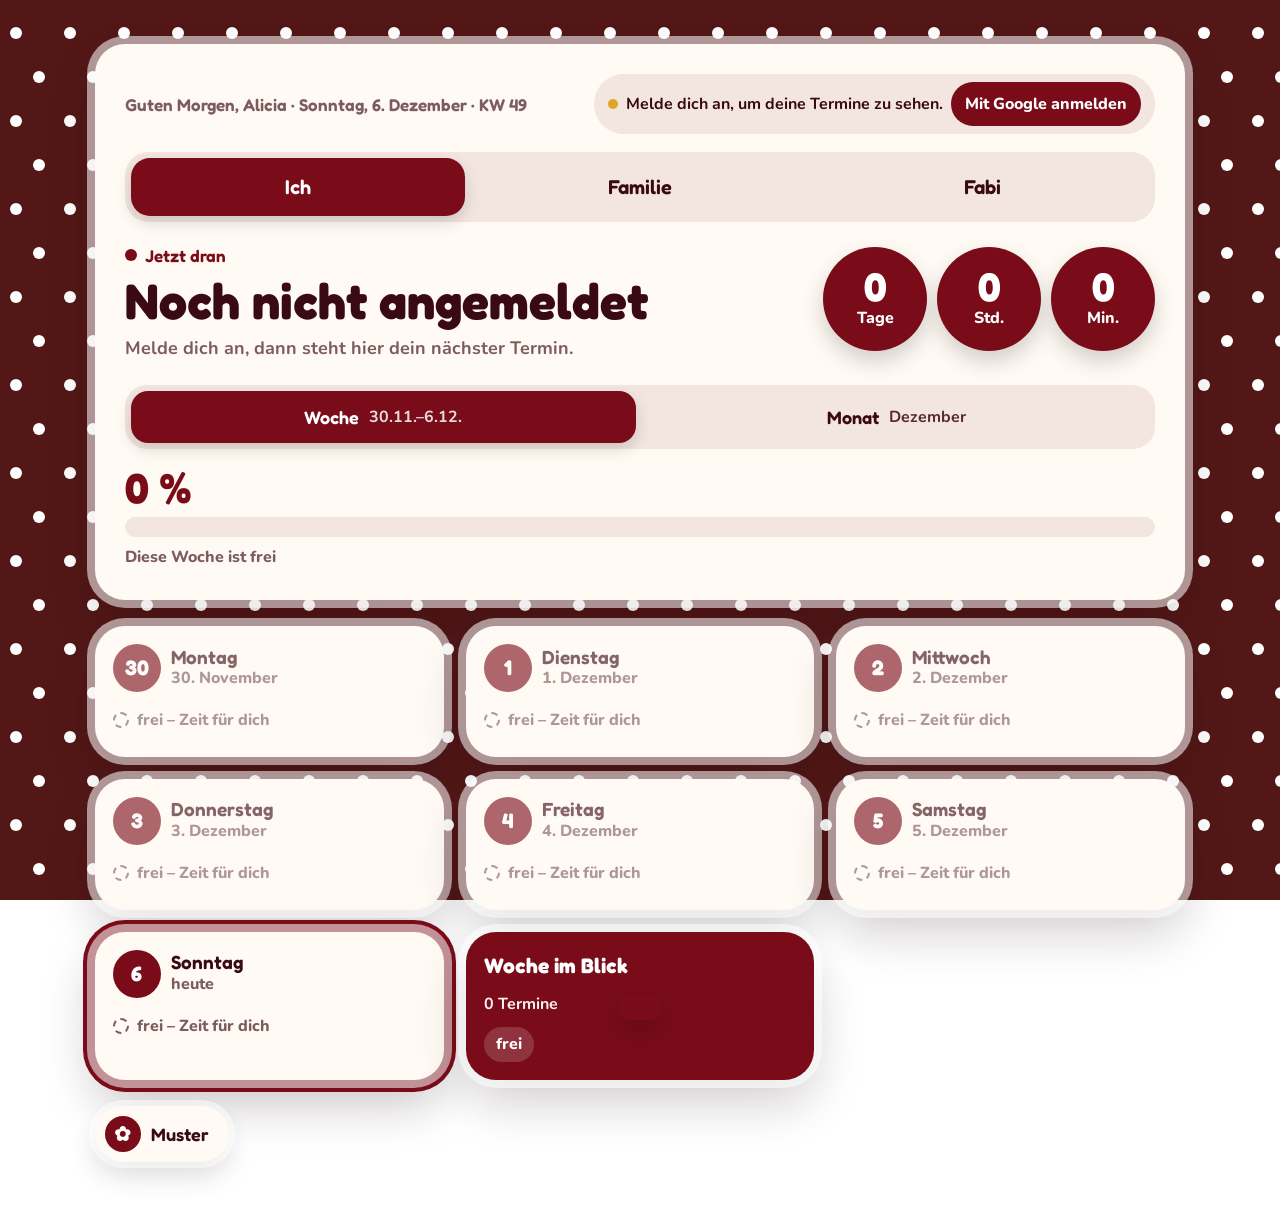
==== index.html @ 04b3bf00 "Termin-App v2: Reiter, Google-Kalender, Kategorien, Muster mit 4-Wochen-Wechsel Co-Authored-By: Clau" ====
<!DOCTYPE html>
<html lang="de">
<head>
<meta charset="utf-8">
<meta name="viewport" content="width=device-width, initial-scale=1, viewport-fit=cover">
<title>Meine Termine</title>
<link rel="preconnect" href="https://fonts.googleapis.com">
<link href="https://fonts.googleapis.com/css2?family=Fredoka:wght@400;500;600;700&family=Nunito:wght@400;600;700;800&display=swap" rel="stylesheet">
<link rel="stylesheet" href="styles.css">
<link rel="manifest" href="manifest.webmanifest">
<link rel="icon" href="icon.svg" type="image/svg+xml">
<link rel="apple-touch-icon" href="icon-192.png">
<meta name="theme-color" content="#7a0c1a">
<meta name="apple-mobile-web-app-capable" content="yes">
<meta name="apple-mobile-web-app-title" content="Termine">
</head>
<body>
<div id="bg"></div><div id="tint"></div>
<main class="wrap">
  <section class="card" aria-label="Jetzt dran">
    <div class="top">
      <div class="hello" id="hello">Hallo</div>
      <div class="pill" id="status"><i></i><span>Lade …</span></div>
    </div>
    <div class="tabs" id="tabs" role="tablist" aria-label="Reiter"></div>
    <div class="now">
      <div>
        <div class="now-label" id="nowLabel"><i></i>Jetzt dran</div>
        <h1 id="nowTitle">Einen Moment …</h1>
        <div class="now-meta" id="nowMeta"></div>
      </div>
      <div>
        <div class="cd" aria-live="polite"><div><b id="cdD">–</b><span>Tage</span></div><div><b id="cdH">–</b><span>Std.</span></div><div><b id="cdM">–</b><span>Min.</span></div></div>
        <div class="cd-note" id="cdNote"></div>
      </div>
    </div>
    <div class="switch" role="group" aria-label="Ansicht">
      <button type="button" data-v="woche" aria-pressed="true">Woche <small id="swW"></small></button>
      <button type="button" data-v="monat" aria-pressed="false">Monat <small id="swM"></small></button>
    </div>
    <div class="prog">
      <div class="pct" id="pct">0 %</div>
      <div class="bar"><div class="fill" id="fill"></div></div>
      <div class="stat"><span id="statL"></span><span id="statR"></span></div>
    </div>
  </section>

  <div id="view"></div>

  <div class="actions">
    <button type="button" class="act" id="calOpen" aria-expanded="false" hidden><i>▦</i>Kalender zuordnen</button>
    <button type="button" class="act" id="patOpen" aria-expanded="false"><i>✿</i>Muster</button>
  </div>
  <section class="card" id="pQ" hidden>
    <h2>Welche Kategorie?</h2>
    <p class="sub" id="qTitle"></p>
    <div class="qcats" id="qCats"></div>
    <div id="qAsk" hidden>
      <p class="sub" id="qAskTxt"></p>
      <div class="row"><button class="btn" id="qYes" type="button">Ja, immer</button><button class="btn ghost" id="qNo" type="button">Nur dieser Termin</button></div>
    </div>
  </section>
  <section class="card" id="pCal" hidden>
    <h2>Kalender zuordnen</h2>
    <p class="sub" id="calSub">Wähle einmal, welcher Google-Kalender zu welchem Reiter gehört. Das gilt danach auf allen deinen Geräten.</p>
    <div class="calrows" id="calRows"></div>
    <div class="row" style="margin-top:14px"><button class="btn" id="calSave" type="button">Speichern</button></div>
    <div class="msg" id="calMsg"></div>
  </section>
  <section class="card" id="pPattern" hidden>
    <h2>Muster</h2>
    <p class="sub" id="patSub"></p>
    <div class="cat-grid" id="catGrid"></div>
    <div class="row" style="margin-top:14px"><button class="btn ghost" id="patReset" type="button">Zurück zum aktuellen Muster</button></div>
  </section>
</main>
<div class="toast" id="toast" role="status"></div>

<script src="config.js"></script>
<script src="https://accounts.google.com/gsi/client" async defer></script>
<script src="google.js"></script>
<script src="kategorien.js"></script>
<script src="app.js"></script>
</body>
</html>
---- styles.css ----
/* Termin-App v2 – Design nach referenz/artefakt-design.html
   Muster nur im Hintergrund, Inhalte auf ruhigen Karten. Schrift mind. 16 px, Tippflächen mind. 44 px. */
:root{color-scheme:light;--card:#fffaf3;--ink:#3a0a12;--accent:#7a0c1a;--accent-ink:#fff;--ring:rgba(255,255,255,.55);
--soft:color-mix(in srgb,var(--ink) 66%,var(--card));--line:color-mix(in srgb,var(--accent) 16%,var(--card));--pale:color-mix(in srgb,var(--accent) 9%,var(--card));
--c-ferien:#5f8f6a;--c-arbeit:#1f8582;--c-content:#e2622f;--c-familie:#c98a0c;--c-fabian:#7351b0;--c-persoenlich:#d23f5d}
*{box-sizing:border-box;min-width:0}
html,body{margin:0}
body{color:var(--ink);font:16px/1.55 Nunito,system-ui,sans-serif;overflow-x:clip;min-height:100vh;padding:env(safe-area-inset-top) env(safe-area-inset-right) env(safe-area-inset-bottom) env(safe-area-inset-left)}
#bg{position:fixed;inset:0;z-index:-3;background:var(--pattern,#f3e6d6);transition:background .5s}
#tint{position:fixed;inset:0;z-index:-2;pointer-events:none;background:var(--tint,transparent);mix-blend-mode:var(--blend,normal);opacity:var(--tintop,0)}
h1,h2,h3,h4{font-family:Fredoka,Nunito,sans-serif;margin:0}
button,input,select,textarea{font:inherit;color:inherit}
button{cursor:pointer}
:focus-visible{outline:3px solid var(--accent);outline-offset:3px}
.wrap{max-width:1180px;margin:0 auto;padding:clamp(18px,4vw,44px) max(3.5vw,14px) 60px;display:grid;gap:clamp(18px,2.6vw,26px)}
.card{background:var(--card);border-radius:30px;padding:clamp(18px,3vw,30px);box-shadow:0 0 0 8px var(--ring),0 22px 50px rgba(30,0,10,.2)}
[hidden]{display:none!important}

/* Kopfkarte */
.top{display:flex;flex-wrap:wrap;justify-content:space-between;gap:10px 16px;align-items:center}
.hello{font:600 17px Fredoka,sans-serif;color:var(--soft)}
.pill{display:inline-flex;align-items:center;gap:8px;background:var(--pale);border-radius:99px;padding:8px 14px;font-size:16px;font-weight:700;min-height:44px}
.pill>i{width:10px;height:10px;border-radius:50%;background:#e0a526;flex:none}
.pill.live>i{background:#2fb67a}
.pill button{background:var(--accent);color:var(--accent-ink);border:0;border-radius:99px;padding:6px 14px;font-weight:800;min-height:44px}

/* Reiter */
.tabs{display:grid;grid-template-columns:repeat(auto-fit,minmax(0,1fr));gap:8px;background:var(--pale);border-radius:24px;padding:6px;margin-top:18px}
.tabs button{border:0;background:transparent;border-radius:19px;padding:12px 8px;font:600 20px Fredoka,sans-serif;min-height:58px;display:flex;align-items:center;justify-content:center;gap:8px}
.tabs button[aria-selected=true]{background:var(--accent);color:var(--accent-ink);box-shadow:0 6px 16px rgba(0,0,0,.15)}

/* Jetzt dran */
.now{display:grid;grid-template-columns:minmax(0,1.15fr) auto;gap:22px;align-items:center;margin-top:22px}
.now-label{display:inline-flex;align-items:center;gap:8px;font:600 17px Fredoka,sans-serif;color:var(--cc,var(--accent))}
.now-label i{width:12px;height:12px;border-radius:50%;background:var(--cc,var(--accent))}
.now h1{font-size:clamp(30px,5vw,50px);line-height:1.05;margin:6px 0 8px;text-wrap:balance;overflow-wrap:anywhere}
.now-meta{font-size:18px;color:var(--soft);font-weight:700}
.cd{display:flex;gap:10px}
.cd div{width:clamp(78px,9.5vw,104px);aspect-ratio:1;border-radius:50%;background:var(--accent);color:var(--accent-ink);display:grid;place-content:center;text-align:center;box-shadow:0 10px 22px rgba(0,0,0,.18)}
.cd b{font:700 clamp(28px,3.8vw,40px)/1 Fredoka,sans-serif}.cd span{font-size:16px;font-weight:800}
.cd-note{font-size:17px;color:var(--ink);font-weight:800;margin-top:10px;text-align:center}

/* Ansicht und Fortschritt */
.switch{display:grid;grid-template-columns:1fr 1fr;gap:8px;background:var(--pale);border-radius:22px;padding:6px;margin-top:22px}
.switch button{border:0;background:transparent;border-radius:17px;padding:10px;font:600 18px Fredoka,sans-serif;min-height:52px;display:flex;align-items:center;justify-content:center;gap:10px}
.switch button[aria-pressed=true]{background:var(--accent);color:var(--accent-ink);box-shadow:0 6px 16px rgba(0,0,0,.15)}
.switch small{font:700 16px Nunito,sans-serif;opacity:.85}
.prog{margin-top:18px}
.pct{font:700 clamp(30px,5vw,42px)/1 Fredoka,sans-serif;color:var(--accent);margin-bottom:8px}
.bar{height:20px;border-radius:99px;background:var(--pale);overflow:hidden}
.fill{height:100%;width:0;border-radius:99px;background:var(--accent) radial-gradient(circle,rgba(255,255,255,.35) 3px,transparent 4px) 0 0/16px 20px;transition:width .5s cubic-bezier(.3,1.4,.5,1)}
.stat{display:flex;justify-content:space-between;flex-wrap:wrap;gap:6px;margin-top:8px;font-weight:800;font-size:16px;color:var(--soft)}
.stat b{color:var(--accent)}

/* Woche */
.week{display:grid;grid-template-columns:repeat(auto-fill,minmax(260px,1fr));gap:clamp(16px,2vw,22px)}
.day{display:flex;flex-direction:column;gap:10px;padding:18px;animation:pop .45s backwards}
@keyframes pop{from{opacity:0;transform:translateY(12px)}}
.day.past>*{opacity:.62}
.day.today{box-shadow:0 0 0 8px var(--ring),0 0 0 12px var(--accent),0 22px 50px rgba(30,0,10,.25)}
.dh{display:flex;align-items:center;gap:10px}
.dn{width:48px;height:48px;flex:none;border-radius:50%;background:var(--accent);color:var(--accent-ink);display:grid;place-items:center;font:700 21px Fredoka,sans-serif}
.dw{font:600 19px Fredoka,sans-serif;line-height:1.1}.dw small{display:block;font:800 16px Nunito,sans-serif;color:var(--soft)}
.dots{margin-left:auto;display:flex;gap:4px;flex-wrap:wrap;justify-content:flex-end;max-width:70px}
.dots i{width:10px;height:10px;border-radius:50%;border:2px solid var(--accent)}
.dots i.on{background:var(--accent)}
.items{list-style:none;margin:0;padding:0;display:grid}
.items li{border-bottom:2px dotted var(--line)}
.items li:last-child{border:0}
.it{display:flex;gap:12px;align-items:flex-start;padding:9px 2px;min-height:48px;cursor:pointer;border-radius:12px}
.it:hover{background:var(--pale)}
.it input{appearance:none;-webkit-appearance:none;flex:none;width:30px;height:30px;margin:1px 0 0;border-radius:50%;border:3px solid var(--cc);background:var(--card);cursor:pointer;position:relative;transition:background .2s,transform .2s}
.it input:checked{background:var(--cc);transform:scale(1.06)}
.it input:checked::after{content:"";position:absolute;left:8px;top:3px;width:7px;height:13px;border:solid #fff;border-width:0 3px 3px 0;transform:rotate(45deg)}
.it-t{font-weight:700;line-height:1.3;overflow-wrap:anywhere}
.it-m{display:block;font-size:16px;font-weight:800;color:var(--cc)}
.star{color:var(--cc);margin-left:4px}
.it input:checked~span .it-t{text-decoration:line-through;color:var(--soft)}
.more{border:0;background:var(--pale);border-radius:99px;padding:8px 16px;font-weight:800;font-size:16px;align-self:flex-start;min-height:44px}
.free{color:var(--soft);font-weight:800;font-size:16px;display:flex;align-items:center;gap:8px;padding:6px 0}
.free::before{content:"";width:12px;height:12px;border-radius:50%;border:2px dashed var(--soft)}
.alldone{background:var(--accent);color:var(--accent-ink);border-radius:14px;padding:8px 12px;font:600 16px Fredoka,sans-serif;text-align:center}
.sumcard{background:var(--accent);color:var(--accent-ink)}
.sumcard h3{font-size:21px}
.sumcard p{margin:0;font-weight:700;opacity:.95}
.sumcard .cnt{display:flex;flex-wrap:wrap;gap:6px}
.sumcard .cnt span{display:inline-flex;align-items:center;gap:6px;background:rgba(255,255,255,.16);border-radius:99px;padding:5px 12px;font-size:16px;font-weight:800}
.sumcard .cnt i{width:10px;height:10px;border-radius:50%;background:var(--cc);box-shadow:0 0 0 2px #fff}

/* Monat */
.mtop{display:flex;justify-content:space-between;align-items:center;gap:10px;flex-wrap:wrap;margin-bottom:14px}
.mtop h2{font-size:clamp(24px,3.4vw,32px)}
.nav{display:flex;gap:6px}
.nav button{border:2px solid var(--line);background:var(--card);border-radius:99px;min-width:48px;min-height:48px;font-weight:800;padding:0 14px}
.mh,.mg{display:grid;grid-template-columns:repeat(7,minmax(0,1fr));gap:6px}
.mh div{text-align:center;font-weight:800;font-size:16px;color:var(--soft)}
.md{border:0;background:var(--pale);border-radius:16px;min-height:92px;padding:8px;text-align:left;display:flex;flex-direction:column;gap:4px}
.md.out{opacity:.4}.md.today{box-shadow:inset 0 0 0 3px var(--accent)}.md.sel{background:var(--accent);color:var(--accent-ink)}
.md b{font:600 18px Fredoka,sans-serif}
.md .mt{font-size:16px;font-weight:700;line-height:1.25;overflow:hidden;display:-webkit-box;-webkit-line-clamp:2;-webkit-box-orient:vertical}
.md .md-dots{display:flex;gap:3px;flex-wrap:wrap;margin-top:auto}
.md .md-dots i{width:10px;height:10px;border-radius:50%;background:var(--cc);box-shadow:0 0 0 2px var(--card)}
.mhint{margin:12px 0 0;color:var(--soft);font-weight:700}
.mdetail{margin-top:18px}

/* Muster-Panel */
.actions{display:flex;flex-wrap:wrap;gap:10px}
.act{display:inline-flex;align-items:center;gap:10px;border:0;background:var(--card);border-radius:99px;padding:10px 20px 10px 10px;font:600 18px Fredoka,sans-serif;min-height:56px;box-shadow:0 0 0 6px var(--ring),0 12px 28px rgba(30,0,10,.16)}
.act i{width:36px;height:36px;border-radius:50%;background:var(--accent);color:var(--accent-ink);display:grid;place-items:center;font-style:normal;font-size:20px;line-height:1}
.act[aria-expanded=true]{background:var(--accent);color:var(--accent-ink)}.act[aria-expanded=true] i{background:var(--accent-ink);color:var(--accent)}
.card h2{font-size:24px;margin-bottom:4px}
.sub{color:var(--soft);font-weight:600;margin:0 0 14px}
.row{display:flex;gap:10px;flex-wrap:wrap}
.btn{background:var(--accent);color:var(--accent-ink);border:0;border-radius:16px;padding:12px 20px;font-weight:800;min-height:52px}
.btn.ghost{background:transparent;color:var(--accent);border:2px solid var(--line)}
.cat-grid{display:grid;gap:14px}
.crow{display:grid;grid-template-columns:150px repeat(3,minmax(0,1fr));gap:10px;align-items:center}
.crow h3{font-size:18px}
.sw{border:3px solid transparent;border-radius:18px;height:74px;min-height:44px;background:var(--swb);position:relative;box-shadow:0 6px 14px rgba(0,0,0,.12);overflow:hidden;filter:var(--swf,none)}
.sw span{position:absolute;left:6px;bottom:6px;background:rgba(255,255,255,.9);color:#222;border-radius:99px;padding:2px 9px;font-size:16px;font-weight:800}
.sw.sel{border-color:var(--accent);box-shadow:0 0 0 3px var(--card),0 0 0 6px var(--accent)}
.sw.cur::after{content:"aktuell";position:absolute;right:6px;top:6px;background:var(--accent);color:var(--accent-ink);border-radius:99px;padding:1px 8px;font-size:16px;font-weight:800}
.q{margin-left:auto;flex:none;width:44px;height:44px;border-radius:50%;border:3px solid var(--cc);background:var(--card);color:var(--cc);font:700 20px Fredoka,sans-serif}
.qcats{display:flex;flex-wrap:wrap;gap:10px}
.qc{background:var(--cc)}
.calrows{display:grid;gap:12px}
.calrow{display:grid;gap:6px;font:600 18px Fredoka,sans-serif}
.calrow select{border:2px solid var(--line);background:var(--pale);border-radius:14px;padding:10px 12px;font:700 16px Nunito,sans-serif;min-height:48px;color:var(--ink)}
.msg{margin-top:10px;font-weight:800}.msg.ok{color:#1f8582}.msg.err{color:#c0182f}
.toast{position:fixed;left:50%;bottom:calc(20px + env(safe-area-inset-bottom));transform:translateX(-50%) translateY(140px);background:var(--accent);color:var(--accent-ink);padding:12px 22px;border-radius:99px;font-weight:800;transition:transform .3s;z-index:9;max-width:92vw;box-shadow:0 10px 30px rgba(0,0,0,.25)}
.toast.on{transform:translateX(-50%) translateY(0)}

@media(max-width:760px){.now{grid-template-columns:1fr}.cd-note{text-align:left}
.md{min-height:60px;padding:5px;border-radius:12px}.md .mt{display:none}.md b{font-size:16px}.md .md-dots i{width:8px;height:8px}
.crow{grid-template-columns:repeat(3,minmax(0,1fr))}.crow h3{grid-column:1/-1}.sw span{font-size:16px;padding:1px 6px}.sw.cur::after{display:none}}
@media(max-width:520px){.switch small{display:none}.tabs button{font-size:18px}}
@media(prefers-reduced-motion:reduce){*{transition:none!important;animation:none!important}}
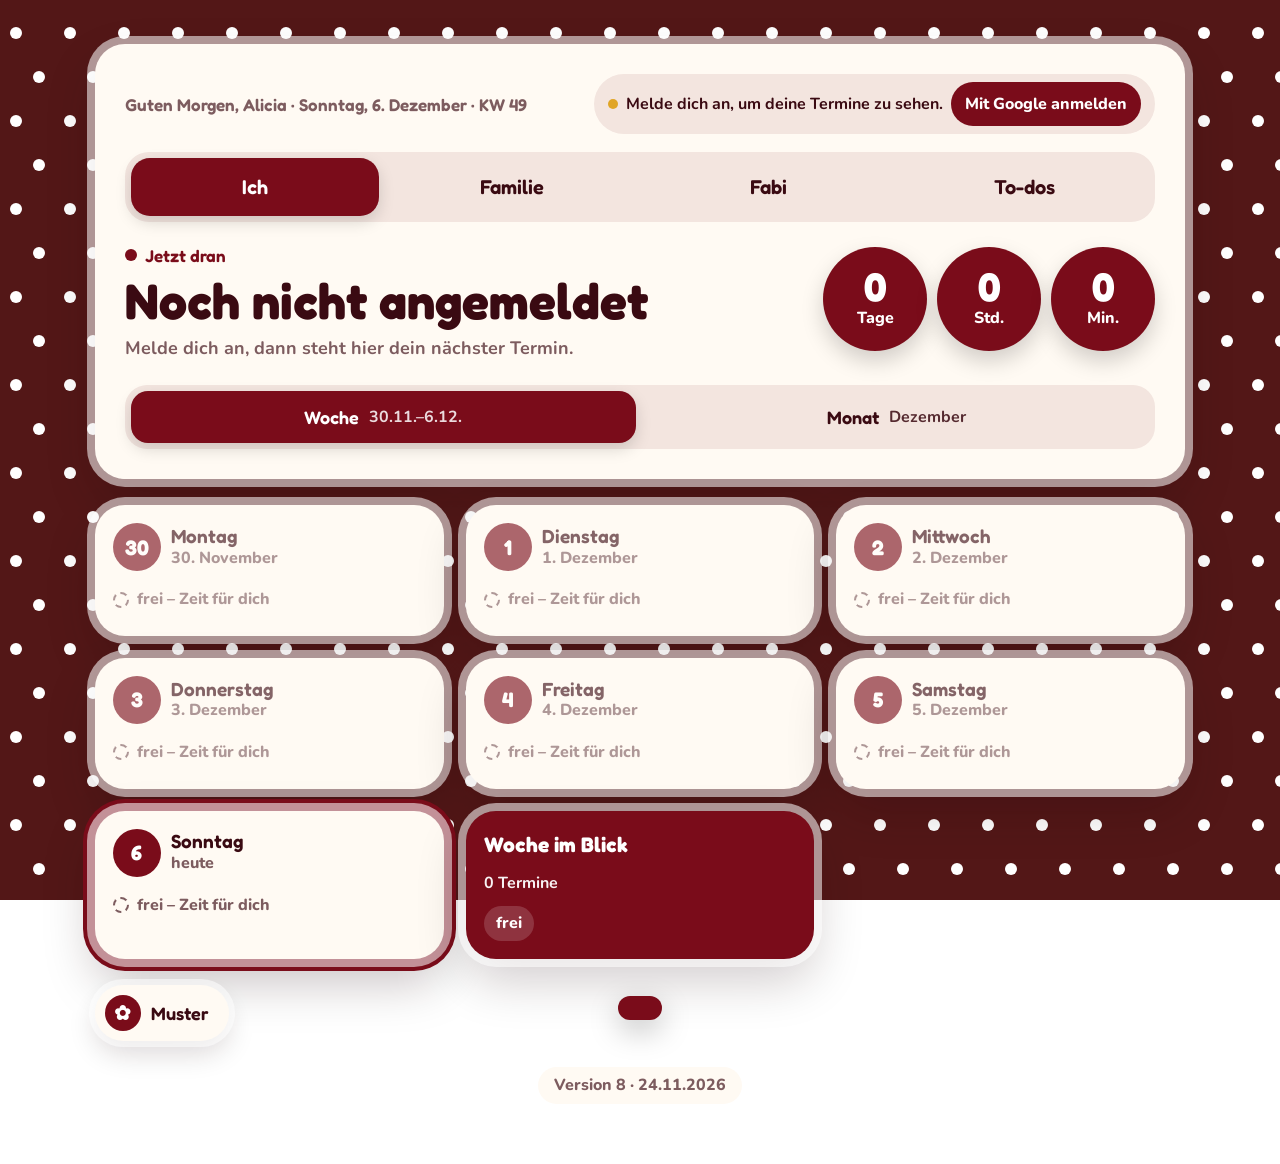
==== commit 4f755d11: "Versionsanzeige (Version 8), Cache p8 Co-Authored-By: Claude Sonnet 5.5 <noreply@anthropic.com>" ====
--- a/index.html
+++ b/index.html
@@ -9,9 +9,12 @@
 <link rel="stylesheet" href="styles.css">
 <link rel="manifest" href="manifest.webmanifest">
 <link rel="icon" href="icon.svg" type="image/svg+xml">
-<link rel="apple-touch-icon" href="icon-192.png">
+<link rel="apple-touch-icon" href="apple-touch-icon.png">
 <meta name="theme-color" content="#7a0c1a">
+<meta name="mobile-web-app-capable" content="yes">
 <meta name="apple-mobile-web-app-capable" content="yes">
+<meta name="apple-mobile-web-app-status-bar-style" content="default">
+<meta name="format-detection" content="telephone=no">
 <meta name="apple-mobile-web-app-title" content="Termine">
 </head>
 <body>
@@ -51,6 +54,7 @@
     <button type="button" class="act" id="calOpen" aria-expanded="false" hidden><i>▦</i>Kalender zuordnen</button>
     <button type="button" class="act" id="patOpen" aria-expanded="false"><i>✿</i>Muster</button>
   </div>
+  <p class="ver" id="ver"></p>
   <section class="card" id="pQ" hidden>
     <h2>Welche Kategorie?</h2>
     <p class="sub" id="qTitle"></p>
--- a/styles.css
+++ b/styles.css
@@ -120,6 +120,19 @@
 .sw span{position:absolute;left:6px;bottom:6px;background:rgba(255,255,255,.9);color:#222;border-radius:99px;padding:2px 9px;font-size:16px;font-weight:800}
 .sw.sel{border-color:var(--accent);box-shadow:0 0 0 3px var(--card),0 0 0 6px var(--accent)}
 .sw.cur::after{content:"aktuell";position:absolute;right:6px;top:6px;background:var(--accent);color:var(--accent-ink);border-radius:99px;padding:1px 8px;font-size:16px;font-weight:800}
+.ver{justify-self:center;margin:0;background:var(--card);border-radius:99px;padding:6px 16px;font-weight:800;color:var(--soft)}
+/* To-do-Zeitleiste */
+.tl{position:relative;display:grid;gap:22px;padding-left:30px}
+.tl::before{content:"";position:absolute;left:9px;top:10px;bottom:10px;width:4px;border-radius:2px;background:var(--line)}
+.tl-day{position:relative}
+.tl-dot{position:absolute;left:-30px;top:6px;width:22px;height:22px;border-radius:50%;background:var(--card);border:4px solid var(--accent)}
+.tl-day.today .tl-dot{background:var(--accent)}
+.tl-day.over .tl-dot{border-color:#c0182f;background:#c0182f}
+.tl-day.over h3{color:#c0182f}
+.tl-day.past{opacity:.7}
+.tl-day h3{font-size:21px;display:flex;flex-wrap:wrap;align-items:baseline;gap:4px 12px;margin-bottom:4px}
+.tl-day h3 small{font:800 16px Nunito,sans-serif;color:var(--soft)}
+.card.todo h2{margin-bottom:6px}
 .q{margin-left:auto;flex:none;width:44px;height:44px;border-radius:50%;border:3px solid var(--cc);background:var(--card);color:var(--cc);font:700 20px Fredoka,sans-serif}
 .qcats{display:flex;flex-wrap:wrap;gap:10px}
 .qc{background:var(--cc)}
@@ -133,5 +146,5 @@
 @media(max-width:760px){.now{grid-template-columns:1fr}.cd-note{text-align:left}
 .md{min-height:60px;padding:5px;border-radius:12px}.md .mt{display:none}.md b{font-size:16px}.md .md-dots i{width:8px;height:8px}
 .crow{grid-template-columns:repeat(3,minmax(0,1fr))}.crow h3{grid-column:1/-1}.sw span{font-size:16px;padding:1px 6px}.sw.cur::after{display:none}}
-@media(max-width:520px){.switch small{display:none}.tabs button{font-size:18px}}
+@media(max-width:520px){.switch small{display:none}.tabs{gap:4px}.tabs button{font-size:17px;padding:10px 2px;white-space:nowrap}.pill{width:100%}.pill span{flex:1}}
 @media(prefers-reduced-motion:reduce){*{transition:none!important;animation:none!important}}
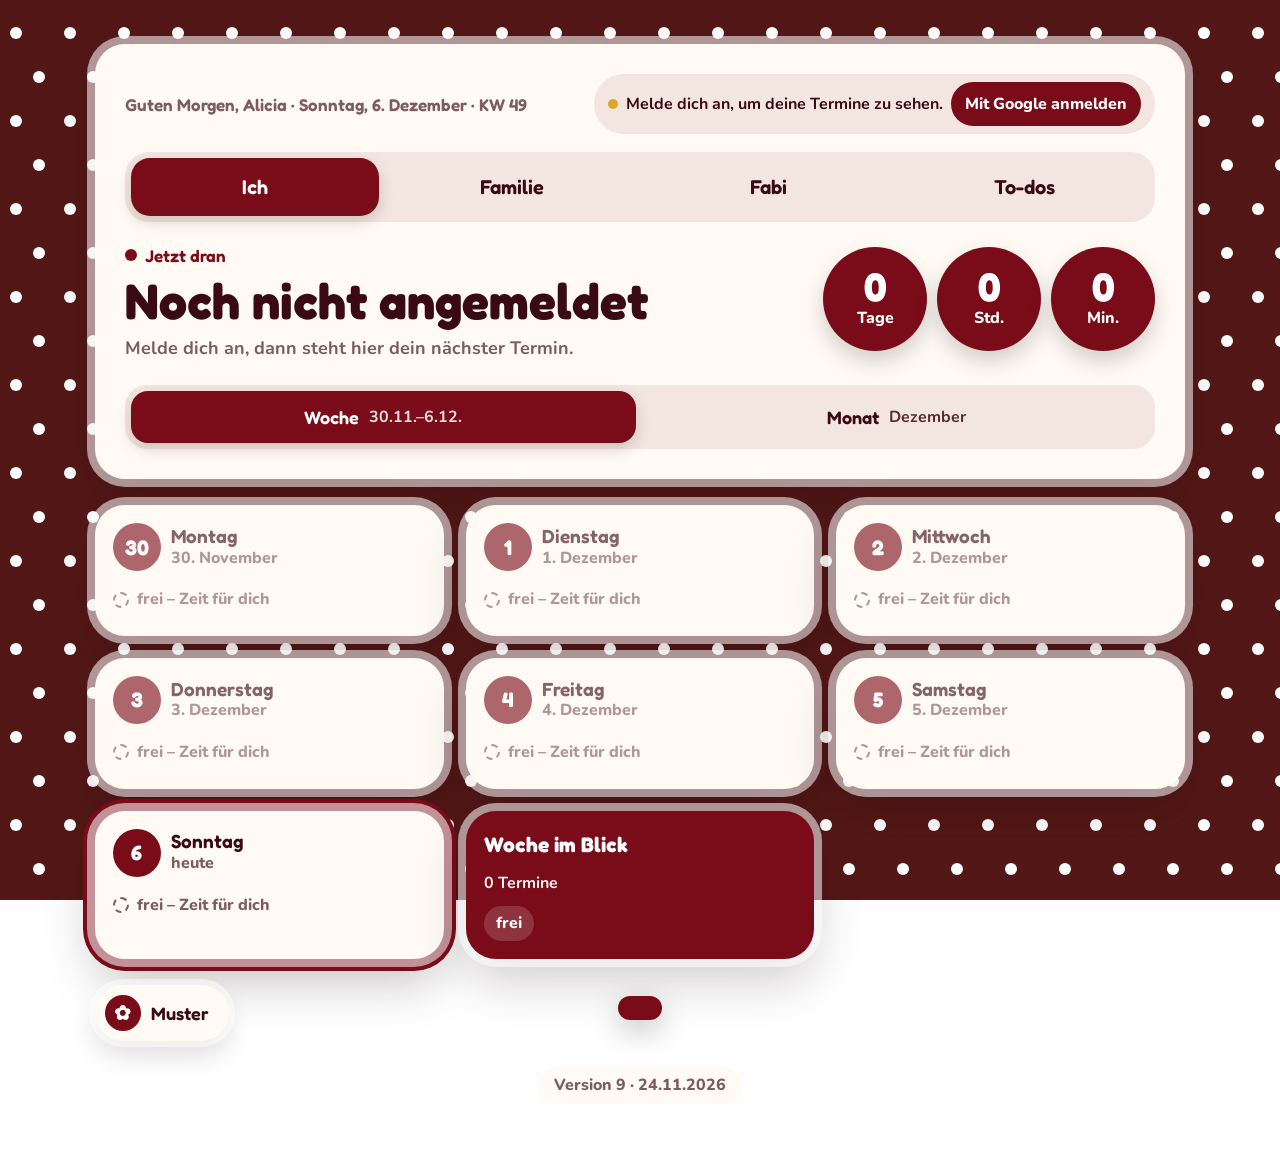
==== commit ca703346: "Version 9: Dateien mit Versionsnummer, Service Worker prueft immer neu, Versionsanzeige null-sicher " ====
--- a/index.html
+++ b/index.html
@@ -6,7 +6,7 @@
 <title>Meine Termine</title>
 <link rel="preconnect" href="https://fonts.googleapis.com">
 <link href="https://fonts.googleapis.com/css2?family=Fredoka:wght@400;500;600;700&family=Nunito:wght@400;600;700;800&display=swap" rel="stylesheet">
-<link rel="stylesheet" href="styles.css">
+<link rel="stylesheet" href="styles.css?v=9">
 <link rel="manifest" href="manifest.webmanifest">
 <link rel="icon" href="icon.svg" type="image/svg+xml">
 <link rel="apple-touch-icon" href="apple-touch-icon.png">
@@ -80,10 +80,10 @@
 </main>
 <div class="toast" id="toast" role="status"></div>
 
-<script src="config.js"></script>
+<script src="config.js?v=9"></script>
 <script src="https://accounts.google.com/gsi/client" async defer></script>
-<script src="google.js"></script>
-<script src="kategorien.js"></script>
-<script src="app.js"></script>
+<script src="google.js?v=9"></script>
+<script src="kategorien.js?v=9"></script>
+<script src="app.js?v=9"></script>
 </body>
 </html>
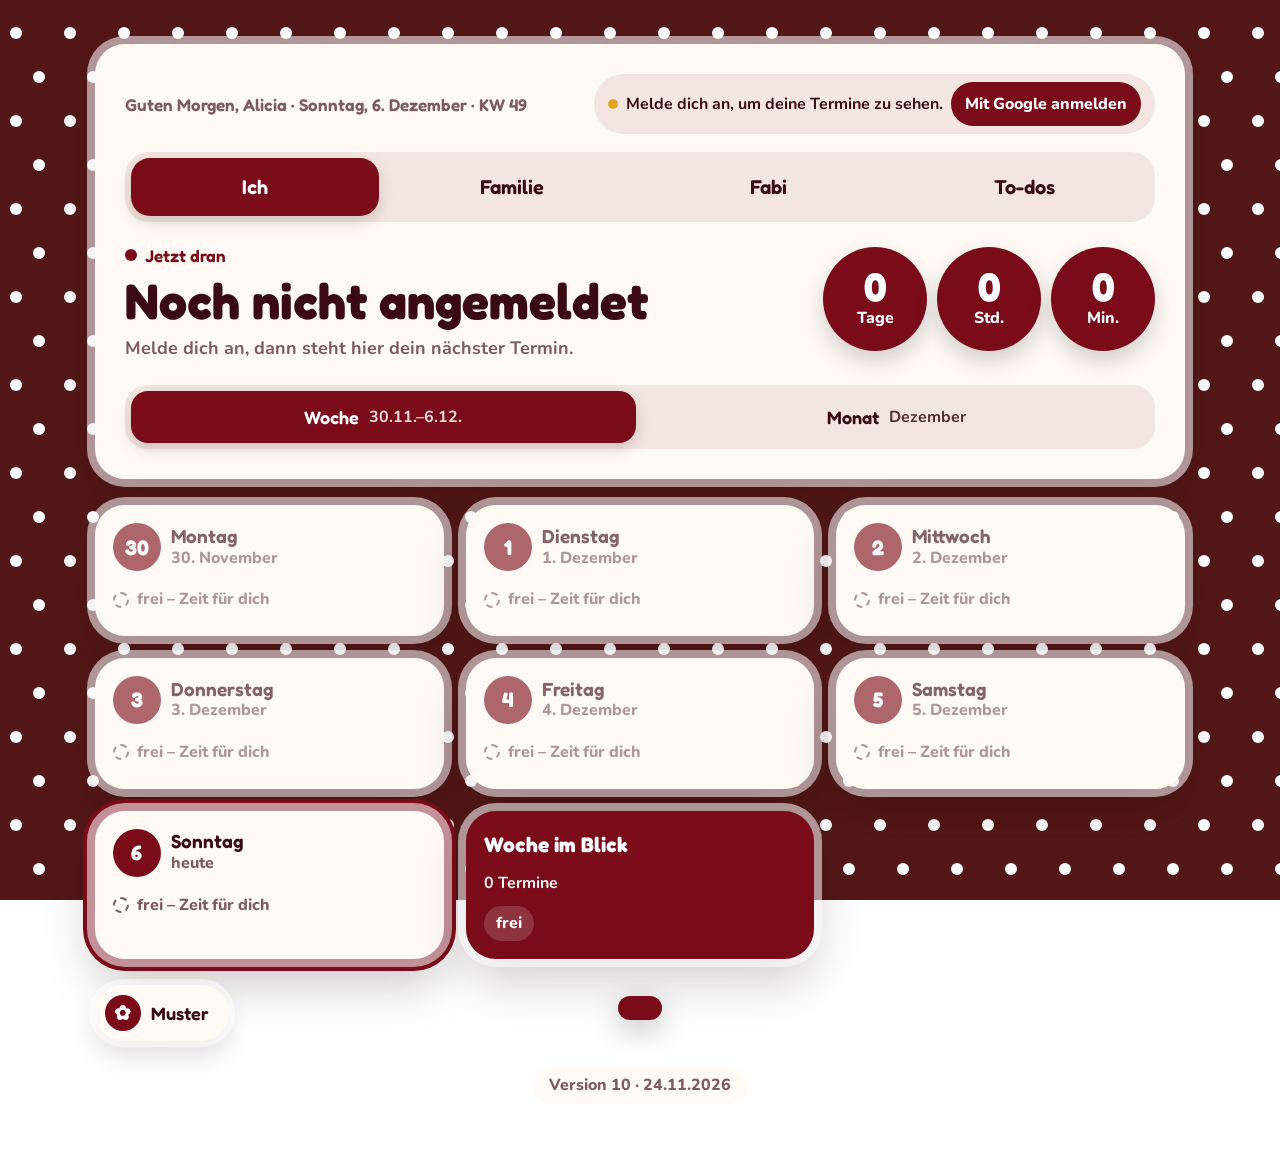
==== commit 21d5d0ec: "Version 10: Anmeldung ueberall per Weiterleitung statt Popup, Schutz vor Anmelde-Schleife Co-Authore" ====
--- a/index.html
+++ b/index.html
@@ -6,7 +6,7 @@
 <title>Meine Termine</title>
 <link rel="preconnect" href="https://fonts.googleapis.com">
 <link href="https://fonts.googleapis.com/css2?family=Fredoka:wght@400;500;600;700&family=Nunito:wght@400;600;700;800&display=swap" rel="stylesheet">
-<link rel="stylesheet" href="styles.css?v=9">
+<link rel="stylesheet" href="styles.css?v=10">
 <link rel="manifest" href="manifest.webmanifest">
 <link rel="icon" href="icon.svg" type="image/svg+xml">
 <link rel="apple-touch-icon" href="apple-touch-icon.png">
@@ -80,10 +80,10 @@
 </main>
 <div class="toast" id="toast" role="status"></div>
 
-<script src="config.js?v=9"></script>
+<script src="config.js?v=10"></script>
 <script src="https://accounts.google.com/gsi/client" async defer></script>
-<script src="google.js?v=9"></script>
-<script src="kategorien.js?v=9"></script>
-<script src="app.js?v=9"></script>
+<script src="google.js?v=10"></script>
+<script src="kategorien.js?v=10"></script>
+<script src="app.js?v=10"></script>
 </body>
 </html>
